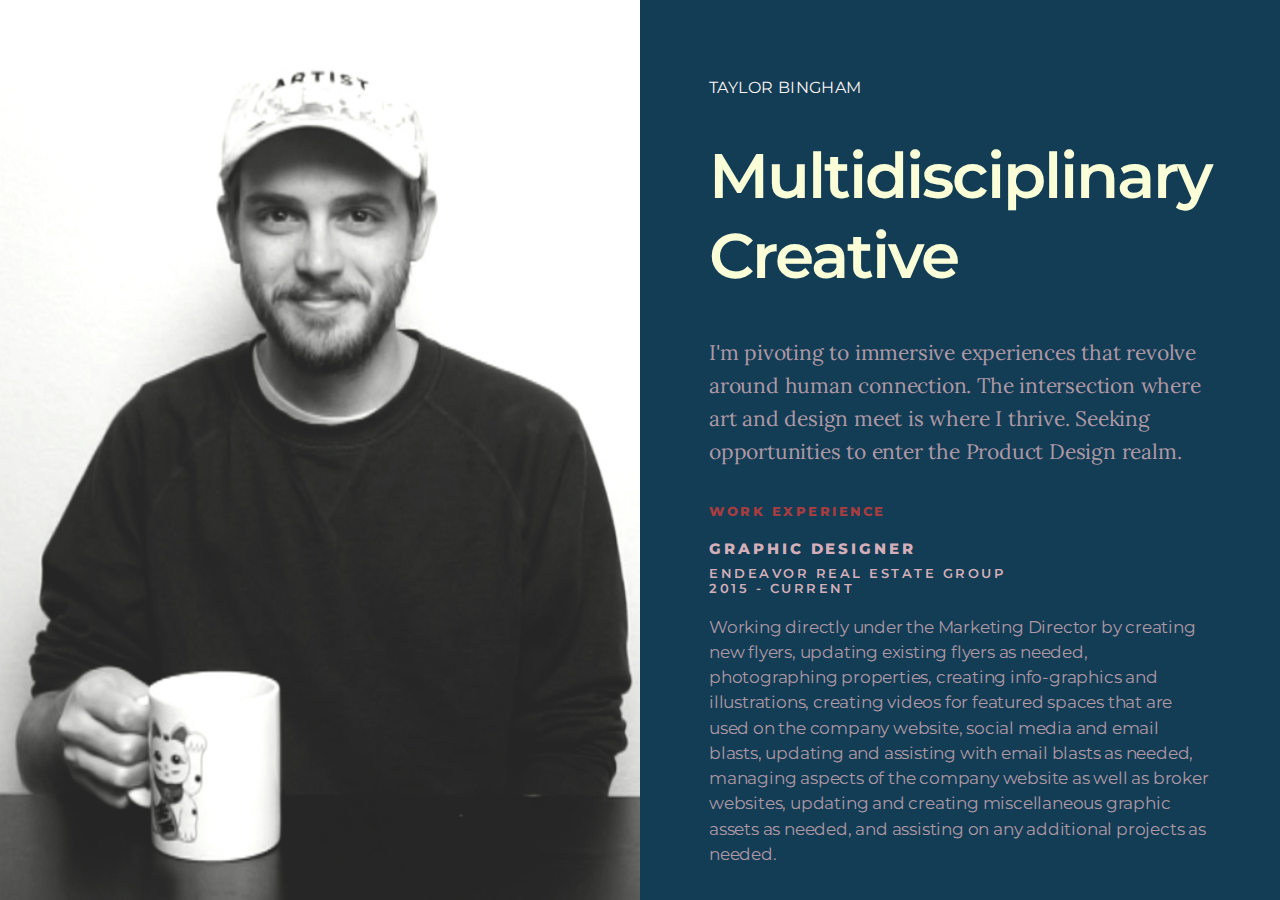
==== cv.html @ 16d297f3 "structure fix" ====
<!DOCTYPE html>
<html lang="en-US">

<head>

	<meta charset="UTF-8" />
	<meta http-equiv="X-UA-Compatible" content="IE=edge" />
	
	<!-- SEO -->
	<title>Taylor Bingham - Multidisciplinary Creative - CV</title>
	<meta name="description" content="Taylor Bingham is a Multidisciplinary Creative pivoting to immersive experiences that revolve around human connection. The intersection where art and design meet is where I thrive. Seeking opportunities to enter the Product Design realm." />
	<meta name="robots" content="index, follow" />
	<meta name="referrer" content="always" />

	<!-- Social & Open Graph -->
	<meta property="og:title" content="Taylor Bingham - Multidisciplinary Creative - CV" />
	<meta property="og:description" content="Taylor Bingham is a Multidisciplinary Creative pivoting to immersive experiences that revolve around human connection. The intersection where art and design meet is where I thrive. Seeking opportunities to enter the Product Design realm." />
	<meta property="og:image" content="https://taylorbingham.com/images/taylorbingham.jpg"> <!-- include your hosted image full URL -->
	<meta property="og:url" content="https://taylorbingham.com"">
	<meta property="og:site_name" content="Taylor Bingham">
	<meta property="og:see_also" content="https://taylorbingham.com">
	
	<!-- Twitter Meta Info -->
	<meta name="twitter:title" content="Taylor Bingham - Multidisciplinary Creative - CV">
	<meta name="twitter:description" content="Taylor Bingham is a Multidisciplinary Creative pivoting to immersive experiences that revolve around human connection. The intersection where art and design meet is where I thrive. Seeking opportunities to enter the Product Design realm." />
	<meta name="twitter:image" content="https://taylorbingham.com/images/taylorbingham.jpg" /> <!-- include your hosted image full URL -->
	<meta name="twitter:card" content="summary_large_image" />
	<meta name="twitter:site" content="@taylovision" />
	<meta name="twitter:creator" content="@taylovision" />


	<!-- Favicon -->
	<link rel="icon" type="image/png" href="../images/favicon.png" sizes="32x32">

	<!-- Styles -->
	<link rel='stylesheet' href='../assets/css/split.css?version=2.6' type='text/css' media='screen' />
	
	<meta name="viewport" content="width=device-width,initial-scale=1" />

</head>

<body id="fullsingle" class="page-template-page-fullsingle-split">

<div class="fs-split">

		<!-- Self-Hosted Video Side -->
	<div class="split-image split-video">
		<video class="video" muted autoplay loop src="videos/home.mp4"></video>	
	</div>

	<!-- Content Side -->
	<div class="split-content">

		<div class="split-content-vertically-center">
		
			<div class="split-intro">
				
				<h1>Taylor Bingham</h1>

				<span class="tagline">Multidisciplinary Creative</span>

			</div>

			<div class="split-bio">
				
				<p>I'm pivoting to immersive experiences that revolve around human connection. The intersection where art and design meet is where I thrive. Seeking opportunities to enter the Product Design realm.</p>
</div>

<div class="split-lists">
	<div class="split-list-full">
			<h3>Work Experience</h3>
			<h4>Graphic Designer</h4>
			<h5>Endeavor Real Estate Group<br>2015 - Current</h5>
			
			<p>Working directly under the Marketing Director by creating new flyers, updating existing flyers as needed, photographing properties, creating info-graphics and illustrations, creating videos for featured spaces that are used on the company website, social media and email blasts, updating and assisting with email blasts as needed, managing aspects of the company website as well as broker websites, updating and creating miscellaneous graphic assets as needed, and assisting on any additional projects as needed.</p>
			
			<h4>Marketing Intern</h4>
			<h5>Endeavor Real Estate Group<br>July 2015 - Dec 2015</h5>
			<p>Worked directly under the Marketing Director to aid in the development of marketing materials for the retail division. Periodically uploaded information to the website.</p>
			
			<h4>Wide Format Specialist</h4>
			<h5>Creative Approach<br>2014 - 2015</h5>
			<p>Developed relationships with clients interested in designs specifically created for wide format printing and production. Produced lasting products ranging from banner, vinyl and canvas prints, and installed all finalized vinyl applications.</p>
			
			<h4>Designer</h4>
			<h5>STEAM - Powerful Printing<br> 2013 - 2014</h5>
			<p>Developed relationships with clients interested in designs specifically created for wide format printing and production. Produced lasting products ranging from banner, vinyl and canvas prints, and installed all finalized vinyl applications.</p>
			
	</div>
			<div class="split-list-full">
			<h3>Education</h3>
			<h4>B.F.A in Graphic Design</h4>
			<h5 style="margin-bottom:3em;">Savannah College of Art & Design<br>2009 - 2013</h5>
			
			<h4>Minor in Photography</h4>
			<h5>Savannah College of Art & Design<br>2009 - 2013</h5>

			</div>
			
</div>
	<div class="split-back"><a href="http://taylorbingham.com">&lt; Back</a>
	</div>

			<div class="split-credit">

				<p>&copy;2018 <a href="#">Taylor Bingham</a></p>

			</div>		

		</div>

	</div>

</div>

</body>
</html>
---- assets/css/split.css ----
/* -- CSS Reset -- */
@import url("https://fonts.googleapis.com/css?family=Montserrat:400,600");
@import url("https://fonts.googleapis.com/css?family=Lora");
html, body, div, span, applet, object, iframe,
h1, h2, h3, h4, h5, h6, p, blockquote, pre,
a, abbr, acronym, address, big, cite, code,
del, dfn, em, img, ins, kbd, q, s, samp,
small, strike, strong, sub, sup, tt, var,
b, u, i, center,
dl, dt, dd, ol, ul, li,
fieldset, form, label, legend,
table, caption, tbody, tfoot, thead, tr, th, td,
article, aside, canvas, details, embed,
figure, figcaption, footer, header, hgroup,
menu, nav, output, ruby, section, summary,
time, mark, audio, video {
  margin: 0;
  padding: 0;
  border: 0;
  font-size: 100%;
  font: inherit;
  vertical-align: baseline; }

article, aside, details, figcaption, figure,
footer, header, hgroup, menu, nav, section {
  display: block; }

body {
  line-height: 1; }

ol, ul {
  list-style: none; }

blockquote, q {
  quotes: none; }

blockquote:before, blockquote:after,
q:before, q:after {
  content: '';
  content: none; }

table {
  border-collapse: collapse;
  border-spacing: 0; }

* {
  -webkit-font-smoothing: antialiased;
  -moz-osx-font-smoothing: grayscale;
  text-rendering: optimizeLegibility;
  -moz-font-feature-settings: "liga" on;
  margin: 0; }

img.alignright {
  float: right; }

img.alignleft {
  float: left; }

img.aligncenter {
  clear: both;
  display: block;
  margin-right: auto;
  margin-left: auto; }

body {
  background-color: rgb(19, 60, 85);
  border-style: none; }

body,
p,
a,
a:hover {
  color: rgb(19, 60, 85); }

a,
a:hover {
  text-decoration: none;
  border: none;
  border-style: none;
  box-shadow: none; }

/* -- Content -- */
@-webkit-keyframes fadein {
  from {
    opacity: 0; }
  to {
    opacity: 1; } }
@keyframes fadein {
  from {
    opacity: 0; }
  to {
    opacity: 1; } }

html {
  background-color: rgb(19, 60, 85); }

body.page-template-page-fullsingle-split {
  background-color: rgb(19, 60, 85);
  font-family: 'Montserrat', sans-serif;
  font-weight: 400;
  font-size: 21px;
  line-height: 33px;
  letter-spacing: -0.2px;
  color:rgb(212, 175, 185);
  -webkit-animation: fadein 2s;
          animation: fadein 2s; }
		  
  body.page-template-page-fullsingle-split p {
    color:rgb(212, 175, 185); 
	opacity: 0.8; }

.fs-split {
  width: 100vw;
  height: 100vh;
  display: -webkit-box;
  display: -ms-flexbox;
  display: flex; }
  @media (max-width: 800px) {
    .fs-split {
      height: auto;
      -ms-flex-wrap: wrap;
          flex-wrap: wrap; } }
		  
  .fs-split .split-image {
    width: 50%;
    height: 100vh;
    background-image: url("/images/background.jpg");
    background-position: center center;
    background-size: cover; }
    @media (max-width: 800px) {
      .fs-split .split-image {
        height: 80vh;
        width: 100%; } }
		
 .fs-split .split-image-article {
    width: 100%;
    height: auto;}
	
  .fs-split .split-content {
    width: 50%;
    min-height: 100vh;
    display: -webkit-box;
    display: -ms-flexbox;
    display: flex;
    -webkit-box-align: center;
        -ms-flex-align: center;
            align-items: center;
    -webkit-box-pack: center;
        -ms-flex-pack: center;
            justify-content: center;
    overflow: auto; }
    @media (max-width: 800px) {
      .fs-split .split-content {
        width: 100%;
        height: auto; } }
    .fs-split .split-content .split-content-vertically-center {
      padding: 80px;
      max-width: 100%;
      margin: auto; }
      @media (max-width: 1200px) {
        .fs-split .split-content .split-content-vertically-center {
          padding: 60px; } }
      @media (max-width: 800px) {
        .fs-split .split-content .split-content-vertically-center {
          padding: 40px; } }
	
		  .fs-split-none {
  max-width: 100vw;
  margin: 0 auto;
  display: -webkit-box;
  display: -ms-flexbox;
  display: flex; }
  @media (max-width: 800px) {
    .fs-split-none {
      height: auto;
      -ms-flex-wrap: wrap;
          flex-wrap: wrap; } }
		  
 .fs-split-none .split-image-article {
    width: 100%;
    height: auto;}
	
  .fs-split-none .split-content {
    width: 50%;
	 margin: 0 auto;
    min-height: 100vh;
    display: -webkit-box;
    display: -ms-flexbox;
    display: flex;
    -webkit-box-align: center;
        -ms-flex-align: center;
            align-items: center;
    -webkit-box-pack: center;
        -ms-flex-pack: center;
            justify-content: center;
    overflow: auto; }
    @media (max-width: 800px) {
      .fs-split-none .split-content {
        width: 100%;
        height: auto; } }
    .fs-split-none .split-content .split-content-vertically-center {
      padding: 80px;
      max-width: 100%;
      margin: auto; }
      @media (max-width: 1200px) {
        .fs-split-none .split-content .split-content-vertically-center {
          padding: 60px; } }
      @media (max-width: 800px) {
        .fs-split-none .split-content .split-content-vertically-center {
          padding: 40px; } }	
	
	
.split-intro {
  font-weight: 600;
  font-size: 3em;
  line-height: 80px;
  letter-spacing: -2px; }
  .split-intro h1 {
    font-weight: 400;
    text-transform: uppercase;
    font-size: 16px;
    line-height: 16px;
    margin-bottom: 40px;
    letter-spacing: 0.4px;
    color:#FBF5F3; }
.split-back {
	 width: 100%;
    display: inline-block;
    vertical-align: top;
	margin-bottom:5em;
	}
	.split-back a {
    color:rgb(212, 175, 185);
	font-weight: 400;
    text-transform: uppercase;
	font-size: .6em;
    line-height: 1.5em;
	letter-spacing:.2em;
    margin-bottom: 3em;
	opacity: 0.5;
    transition-duration: 0.5s;
     }
    .split-back a:hover {
      color:rgb(212, 175, 185);
     opacity: 0.8;
    transition-duration: 0.1s;
	}
  .split-intro .tagline {
    color: rgb(250, 255, 216); }
	@media (max-width: 1200px) {
	.split-intro {
    font-weight: 600;
    font-size: 2em;
    line-height: 1.3em;
    letter-spacing: -2px;
}
	}
@media (max-width: 800px) {
.split-intro {
    font-weight: 600;
    font-size: 1.5em;
    line-height: 1.5em;
    letter-spacing: -2px;
}
}

.split-bio {
  padding: 40px 0 40px 0;
  font-family: 'Lora', serif; }
  @media (max-width: 1200px) {
    .split-bio {
      padding: 30px 0; } }
  @media (max-width: 800px) {
    .split-bio {
      padding: 20px 0; } }
  .split-bio p {
    color: #848d96; }
  .split-bio a {
    color: #848d96;
    transition-duration: 0.5s;
    border-bottom: 1px dotted #848d96; }
    .split-bio a:hover {
      color: #CA486d;
      transition-duration: 0.1s;
      border-bottom: 1px dotted #CA486d; }

.split-lists .split-list {
  width: 30%;
  display: inline-block;
  vertical-align: top;
  margin-bottom: 40px;
   margin-right: 16px; }
    @media (max-width: 1200px) {
	.split-lists .split-list {
	width: 50%;
	}
	}
  @media (max-width: 500px) {
    .split-lists .split-list {
      width: 90%;
	  margin-right: 0px; } }
	  
.split-lists .split-list-full {
  width: 100%;
  display: inline-block;
  vertical-align: top;
  margin-bottom: 40px;
   margin-right: 16px; }
   
  .split-lists .split-list h3,  .split-lists .split-list-full h3 {
 font-weight: 800;
    text-transform: uppercase;
    font-size: 0.6em;
    line-height: .6em;
    margin-bottom: 2em;
    color: #A63D40;
    letter-spacing: .2em; }
  .split-lists .split-list ul li {
    font-size: 16px;
    line-height: 16px;
    margin-bottom: 12px; }
    .split-lists .split-list ul li a {
      color:rgb(212, 175, 185);
	  opacity: 0.5;
      transition-duration: 0.5s; }
      .split-lists .split-list ul li a:hover {
          color:rgb(212, 175, 185);
	  opacity: 0.8;
        transition-duration: 0.1s; }
  .split-lists .split-list-full h4 {
    font-weight: 800;
    text-transform: uppercase;
    font-size: .7em;
    line-height: 1.2em;
    margin-bottom: .5em;
    color:rgb(212, 175, 185);
    letter-spacing: .2em;}
	  .split-lists .split-list-full h5 {
font-weight: 600;
    text-transform: uppercase;
    font-size: .6em;
    line-height: 1.2em;
    margin-bottom: 1.5em;
    color:rgb(212, 175, 185);
    letter-spacing: .2em;}
	.split-lists .split-list-full p {
	font-size: .8em;
	 line-height: 1.5em;
	margin-bottom: 3em;
	}
.split-credit {
  opacity: 0.4; }
  .split-credit p {
    font-size: 12px;
    line-height: 14px; }
    .split-credit p a {
      color: rgb(212, 175, 185); }

.split-video {
  overflow: hidden;
  position: relative; }

.video-wrap {
  position: absolute;
  top: 50%;
  left: 50%;
  -webkit-transform: translate(-50%, -50%);
          transform: translate(-50%, -50%); }

.video-container {
  position: relative;
  overflow: hidden;
  height: 56.25vw;
  width: 100vw; }
  @media (max-aspect-ratio: 16 / 9) {
    .video-container {
      height: 100vh;
      width: 177.7777777778vh; } }

.video-container iframe,
.video-container object,
.video-container embed {
  position: absolute;
  top: 0;
  left: 0;
  width: 100%;
  height: 100%; }

video.video {
  -o-object-fit: cover;
     object-fit: cover;
  -o-object-position: 50% 50%;
     object-position: 50% 50%;
  width: 100%;
  height: 100%; }
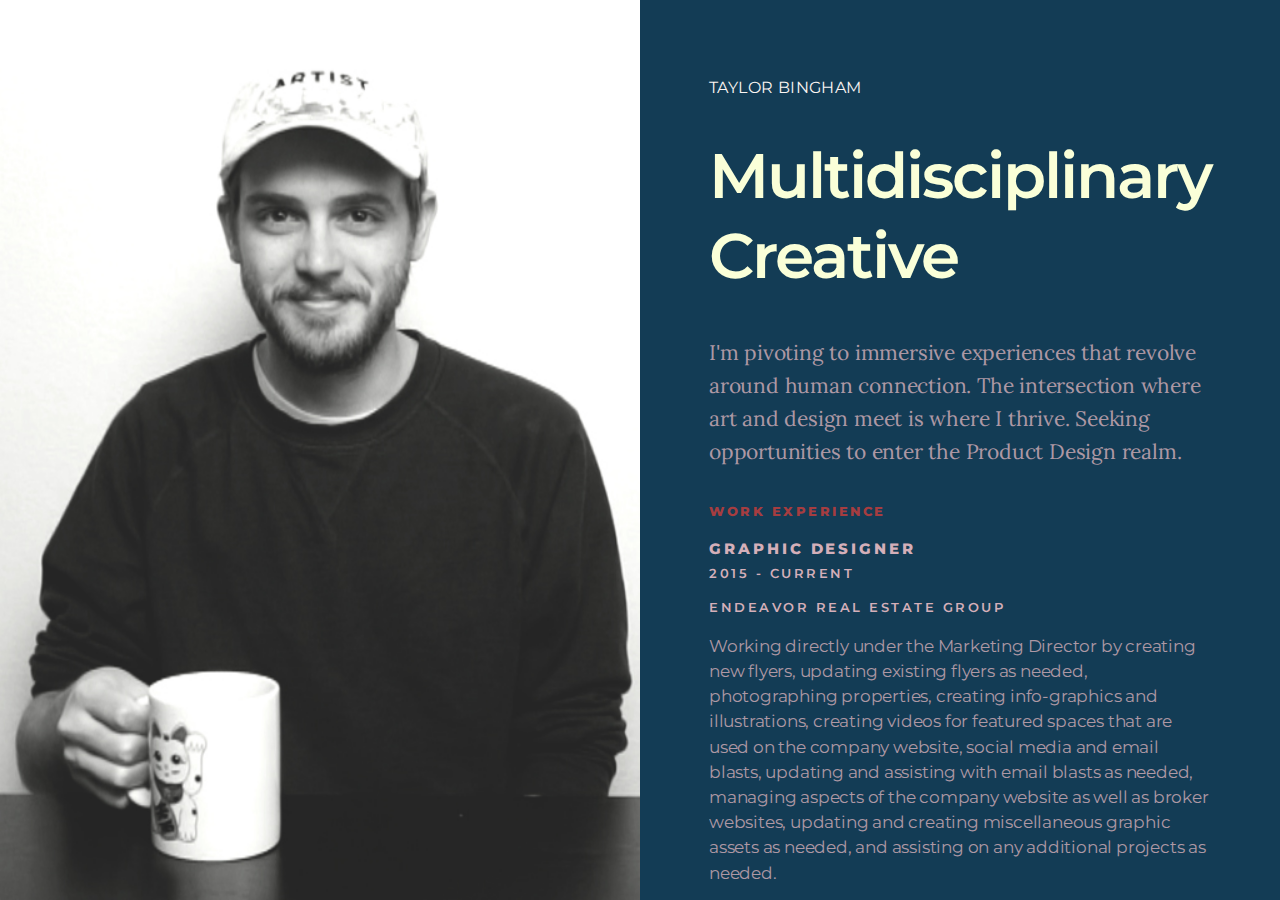
==== commit 4a1d8048: "structure fixes" ====
--- a/cv.html
+++ b/cv.html
@@ -70,30 +70,36 @@
 	<div class="split-list-full">
 			<h3>Work Experience</h3>
 			<h4>Graphic Designer</h4>
-			<h5>Endeavor Real Estate Group<br>2015 - Current</h5>
+			<h5>2015 - Current</h5>
+			<h5>Endeavor Real Estate Group</h5>
 			
 			<p>Working directly under the Marketing Director by creating new flyers, updating existing flyers as needed, photographing properties, creating info-graphics and illustrations, creating videos for featured spaces that are used on the company website, social media and email blasts, updating and assisting with email blasts as needed, managing aspects of the company website as well as broker websites, updating and creating miscellaneous graphic assets as needed, and assisting on any additional projects as needed.</p>
 			
 			<h4>Marketing Intern</h4>
-			<h5>Endeavor Real Estate Group<br>July 2015 - Dec 2015</h5>
+			<h5>July 2015 - Dec 2015</h5>
+			<h5>Endeavor Real Estate Group</h5>
 			<p>Worked directly under the Marketing Director to aid in the development of marketing materials for the retail division. Periodically uploaded information to the website.</p>
 			
 			<h4>Wide Format Specialist</h4>
-			<h5>Creative Approach<br>2014 - 2015</h5>
+			<h5>2014 - 2015</h5>
+			<h5>Creative Approach</h5>
 			<p>Developed relationships with clients interested in designs specifically created for wide format printing and production. Produced lasting products ranging from banner, vinyl and canvas prints, and installed all finalized vinyl applications.</p>
 			
 			<h4>Designer</h4>
-			<h5>STEAM - Powerful Printing<br> 2013 - 2014</h5>
+			<h5>2013 - 2014</h5>
+			<h5>STEAM - Powerful Printing</h5>
 			<p>Developed relationships with clients interested in designs specifically created for wide format printing and production. Produced lasting products ranging from banner, vinyl and canvas prints, and installed all finalized vinyl applications.</p>
 			
 	</div>
 			<div class="split-list-full">
 			<h3>Education</h3>
 			<h4>B.F.A in Graphic Design</h4>
-			<h5 style="margin-bottom:3em;">Savannah College of Art & Design<br>2009 - 2013</h5>
+			<h5>2009 - 2013</h5>
+			<h5 style="margin-bottom:3em;">Savannah College of Art & Design</h5>
 			
 			<h4>Minor in Photography</h4>
-			<h5>Savannah College of Art & Design<br>2009 - 2013</h5>
+			<h5>2009 - 2013</h5>
+			<h5>Savannah College of Art & Design</h5>
 
 			</div>
 			
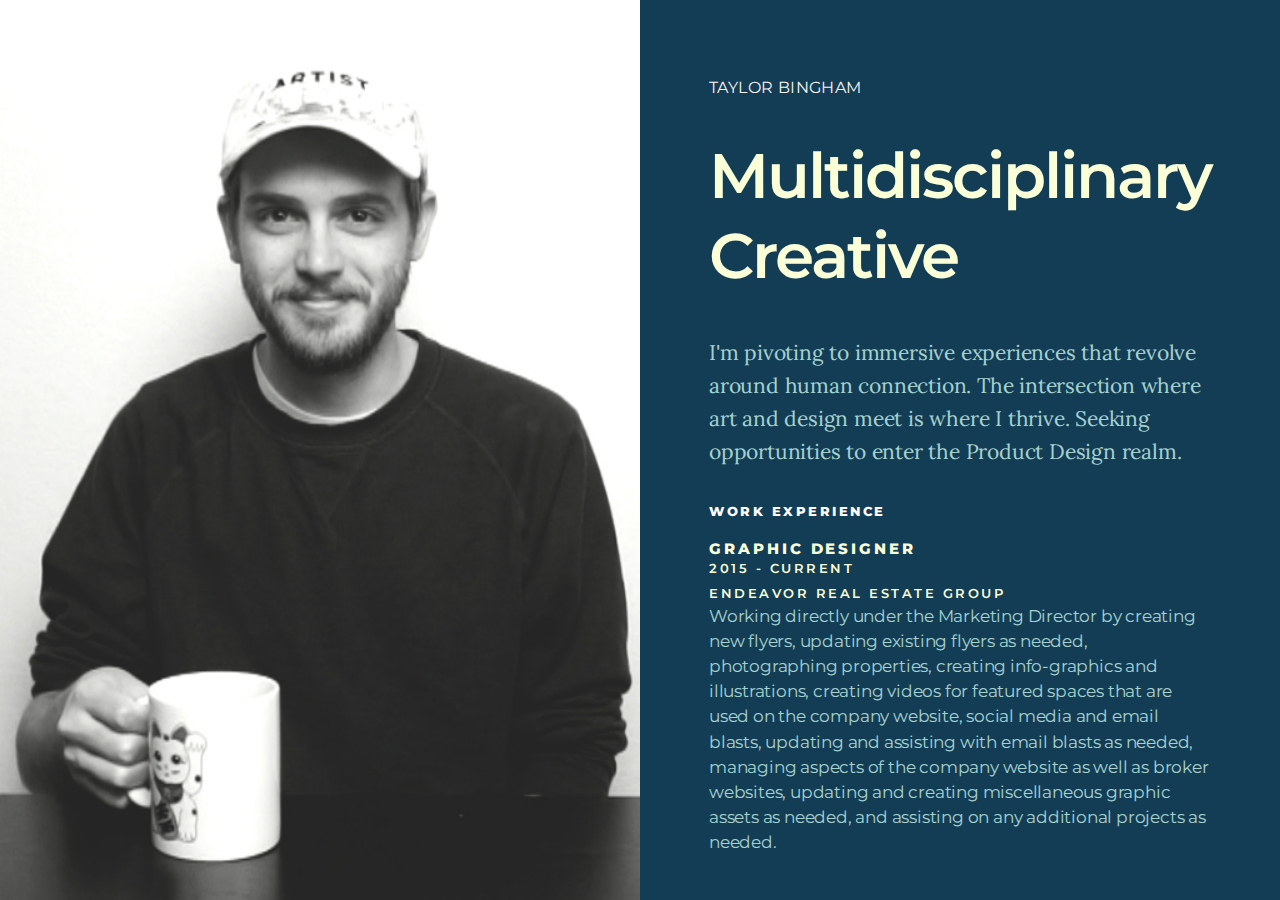
==== commit a1dcbf91: "Spacing" ====
--- a/cv.html
+++ b/cv.html
@@ -33,7 +33,7 @@
 	<link rel="icon" type="image/png" href="../images/favicon.png" sizes="32x32">
 
 	<!-- Styles -->
-	<link rel='stylesheet' href='../assets/css/split.css?version=2.6' type='text/css' media='screen' />
+	<link rel='stylesheet' href='../assets/css/split.css?version=2.7' type='text/css' media='screen' />
 	
 	<meta name="viewport" content="width=device-width,initial-scale=1" />
 
@@ -71,23 +71,23 @@
 			<h3>Work Experience</h3>
 			<h4>Graphic Designer</h4>
 			<h5>2015 - Current</h5>
-			<h5>Endeavor Real Estate Group</h5>
+			<h5 style="margin-bottom:.5em;">Endeavor Real Estate Group</h5>
 			
 			<p>Working directly under the Marketing Director by creating new flyers, updating existing flyers as needed, photographing properties, creating info-graphics and illustrations, creating videos for featured spaces that are used on the company website, social media and email blasts, updating and assisting with email blasts as needed, managing aspects of the company website as well as broker websites, updating and creating miscellaneous graphic assets as needed, and assisting on any additional projects as needed.</p>
 			
 			<h4>Marketing Intern</h4>
 			<h5>July 2015 - Dec 2015</h5>
-			<h5>Endeavor Real Estate Group</h5>
+			<h5 style="margin-bottom:.5em;">Endeavor Real Estate Group</h5>
 			<p>Worked directly under the Marketing Director to aid in the development of marketing materials for the retail division. Periodically uploaded information to the website.</p>
 			
 			<h4>Wide Format Specialist</h4>
 			<h5>2014 - 2015</h5>
-			<h5>Creative Approach</h5>
+			<h5 style="margin-bottom:.5em;">Creative Approach</h5>
 			<p>Developed relationships with clients interested in designs specifically created for wide format printing and production. Produced lasting products ranging from banner, vinyl and canvas prints, and installed all finalized vinyl applications.</p>
 			
 			<h4>Designer</h4>
 			<h5>2013 - 2014</h5>
-			<h5>STEAM - Powerful Printing</h5>
+			<h5 style="margin-bottom:.5em;">STEAM - Powerful Printing</h5>
 			<p>Developed relationships with clients interested in designs specifically created for wide format printing and production. Produced lasting products ranging from banner, vinyl and canvas prints, and installed all finalized vinyl applications.</p>
 			
 	</div>
--- a/assets/css/split.css
+++ b/assets/css/split.css
@@ -101,12 +101,12 @@
   font-size: 21px;
   line-height: 33px;
   letter-spacing: -0.2px;
-  color:rgb(212, 175, 185);
+  color:rgb(203, 247, 237);
   -webkit-animation: fadein 2s;
           animation: fadein 2s; }
 		  
   body.page-template-page-fullsingle-split p {
-    color:rgb(212, 175, 185); 
+    color:rgb(203, 247, 237); 
 	opacity: 0.8; }
 
 .fs-split {
@@ -230,18 +230,17 @@
 	margin-bottom:5em;
 	}
 	.split-back a {
-    color:rgb(212, 175, 185);
+    color:rgb(203, 247, 237);
 	font-weight: 400;
     text-transform: uppercase;
 	font-size: .6em;
     line-height: 1.5em;
 	letter-spacing:.2em;
     margin-bottom: 3em;
-	opacity: 0.5;
     transition-duration: 0.5s;
      }
     .split-back a:hover {
-      color:rgb(212, 175, 185);
+      color:rgb(203, 247, 237);
      opacity: 0.8;
     transition-duration: 0.1s;
 	}
@@ -313,18 +312,17 @@
     font-size: 0.6em;
     line-height: .6em;
     margin-bottom: 2em;
-    color: #A63D40;
+    color: rgb(255, 255, 255);
     letter-spacing: .2em; }
   .split-lists .split-list ul li {
     font-size: 16px;
     line-height: 16px;
     margin-bottom: 12px; }
     .split-lists .split-list ul li a {
-      color:rgb(212, 175, 185);
-	  opacity: 0.5;
+      color:rgb(203, 247, 237);
       transition-duration: 0.5s; }
       .split-lists .split-list ul li a:hover {
-          color:rgb(212, 175, 185);
+          color:rgb(203, 247, 237);
 	  opacity: 0.8;
         transition-duration: 0.1s; }
   .split-lists .split-list-full h4 {
@@ -333,15 +331,15 @@
     font-size: .7em;
     line-height: 1.2em;
     margin-bottom: .5em;
-    color:rgb(212, 175, 185);
+    color:rgb(250, 255, 216);
     letter-spacing: .2em;}
 	  .split-lists .split-list-full h5 {
 font-weight: 600;
     text-transform: uppercase;
     font-size: .6em;
-    line-height: 1.2em;
+    line-height: .5em;
     margin-bottom: 1.5em;
-    color:rgb(212, 175, 185);
+    color:rgb(250, 255, 216);
     letter-spacing: .2em;}
 	.split-lists .split-list-full p {
 	font-size: .8em;
@@ -354,7 +352,7 @@
     font-size: 12px;
     line-height: 14px; }
     .split-credit p a {
-      color: rgb(212, 175, 185); }
+      color: rgb(203, 247, 237); }
 
 .split-video {
   overflow: hidden;
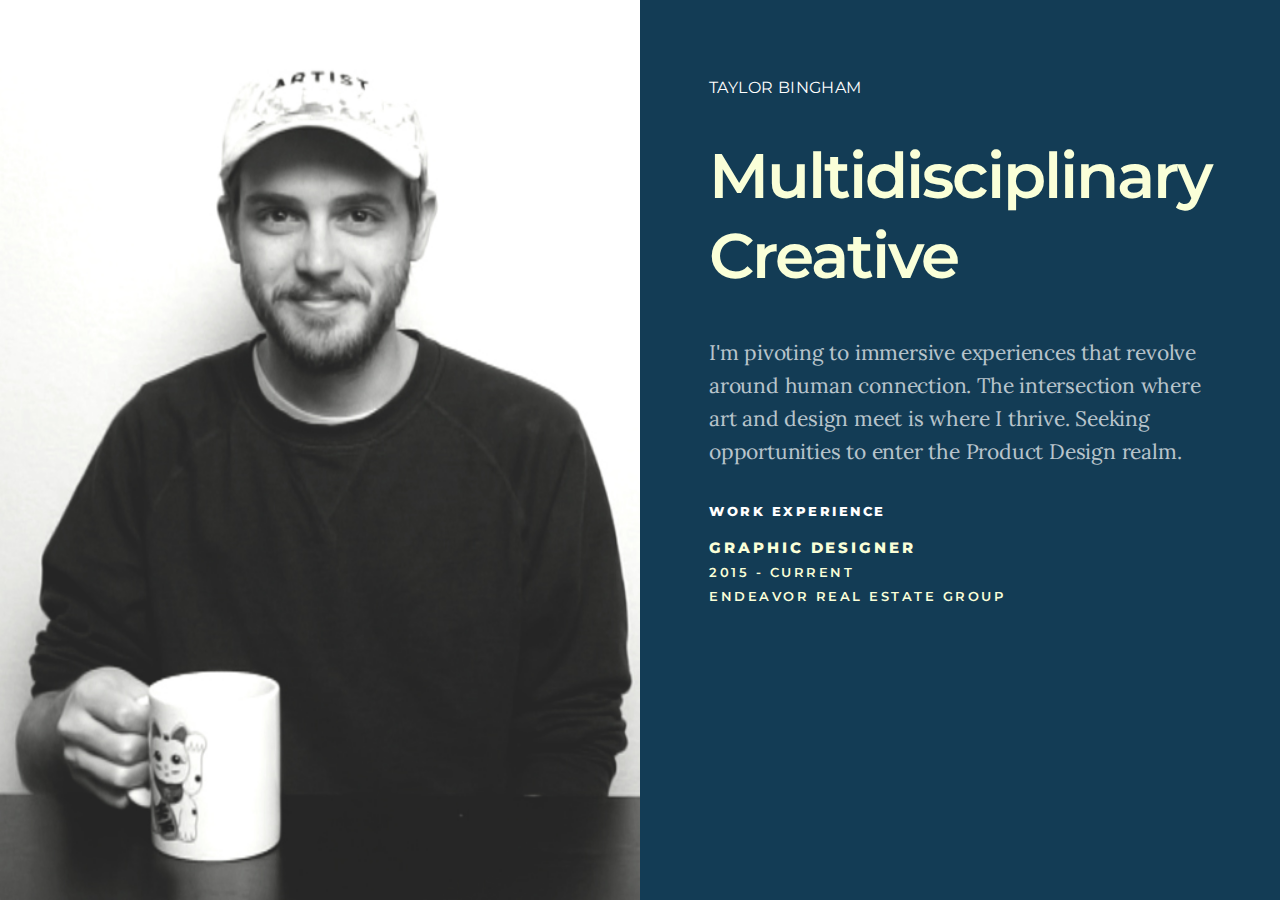
==== commit 8467a61c: "colors + versions" ====
--- a/cv.html
+++ b/cv.html
@@ -33,7 +33,7 @@
 	<link rel="icon" type="image/png" href="../images/favicon.png" sizes="32x32">
 
 	<!-- Styles -->
-	<link rel='stylesheet' href='../assets/css/split.css?version=2.7' type='text/css' media='screen' />
+	<link rel='stylesheet' href='../assets/css/split.css?version=3.0' type='text/css' media='screen' />
 	
 	<meta name="viewport" content="width=device-width,initial-scale=1" />
 
@@ -71,23 +71,23 @@
 			<h3>Work Experience</h3>
 			<h4>Graphic Designer</h4>
 			<h5>2015 - Current</h5>
-			<h5 style="margin-bottom:.5em;">Endeavor Real Estate Group</h5>
+			<h5 style="margin-bottom:1.5em;">Endeavor Real Estate Group</h5>
 			
 			<p>Working directly under the Marketing Director by creating new flyers, updating existing flyers as needed, photographing properties, creating info-graphics and illustrations, creating videos for featured spaces that are used on the company website, social media and email blasts, updating and assisting with email blasts as needed, managing aspects of the company website as well as broker websites, updating and creating miscellaneous graphic assets as needed, and assisting on any additional projects as needed.</p>
 			
 			<h4>Marketing Intern</h4>
 			<h5>July 2015 - Dec 2015</h5>
-			<h5 style="margin-bottom:.5em;">Endeavor Real Estate Group</h5>
+			<h5 style="margin-bottom:1.5em;">Endeavor Real Estate Group</h5>
 			<p>Worked directly under the Marketing Director to aid in the development of marketing materials for the retail division. Periodically uploaded information to the website.</p>
 			
 			<h4>Wide Format Specialist</h4>
 			<h5>2014 - 2015</h5>
-			<h5 style="margin-bottom:.5em;">Creative Approach</h5>
+			<h5 style="margin-bottom:1.5em;">Creative Approach</h5>
 			<p>Developed relationships with clients interested in designs specifically created for wide format printing and production. Produced lasting products ranging from banner, vinyl and canvas prints, and installed all finalized vinyl applications.</p>
 			
 			<h4>Designer</h4>
 			<h5>2013 - 2014</h5>
-			<h5 style="margin-bottom:.5em;">STEAM - Powerful Printing</h5>
+			<h5 style="margin-bottom:1.5em;">STEAM - Powerful Printing</h5>
 			<p>Developed relationships with clients interested in designs specifically created for wide format printing and production. Produced lasting products ranging from banner, vinyl and canvas prints, and installed all finalized vinyl applications.</p>
 			
 	</div>
--- a/assets/css/split.css
+++ b/assets/css/split.css
@@ -104,10 +104,11 @@
   color:rgb(203, 247, 237);
   -webkit-animation: fadein 2s;
           animation: fadein 2s; }
-		  
-  body.page-template-page-fullsingle-split p {
-    color:rgb(203, 247, 237); 
-	opacity: 0.8; }
+
+body.page-template-page-fullsingle-split p {
+    /* color: rgb(203, 247, 237); */
+    opacity: 0.7;
+}
 
 .fs-split {
   width: 100vw;
@@ -222,7 +223,7 @@
     line-height: 16px;
     margin-bottom: 40px;
     letter-spacing: 0.4px;
-    color:#FBF5F3; }
+    color:rgb(255,255,255); }
 .split-back {
 	 width: 100%;
     display: inline-block;
@@ -273,15 +274,15 @@
     .split-bio {
       padding: 20px 0; } }
   .split-bio p {
-    color: #848d96; }
+    color:rgb(255,255,255); }
   .split-bio a {
-    color: #848d96;
+    color:  rgb(250, 255, 216);
     transition-duration: 0.5s;
-    border-bottom: 1px dotted #848d96; }
+    border-bottom: 1px dotted  rgb(250, 255, 216); }
     .split-bio a:hover {
-      color: #CA486d;
+      color: rgb(212, 175, 185);
       transition-duration: 0.1s;
-      border-bottom: 1px dotted #CA486d; }
+      border-bottom: 1px dotted  rgb(250, 255, 216); }
 
 .split-lists .split-list {
   width: 30%;
@@ -329,8 +330,8 @@
     font-weight: 800;
     text-transform: uppercase;
     font-size: .7em;
-    line-height: 1.2em;
-    margin-bottom: .5em;
+    line-height: 1em;
+    margin-bottom: 1em;
     color:rgb(250, 255, 216);
     letter-spacing: .2em;}
 	  .split-lists .split-list-full h5 {
@@ -338,7 +339,7 @@
     text-transform: uppercase;
     font-size: .6em;
     line-height: .5em;
-    margin-bottom: 1.5em;
+	 margin-bottom: 1.4em;
     color:rgb(250, 255, 216);
     letter-spacing: .2em;}
 	.split-lists .split-list-full p {
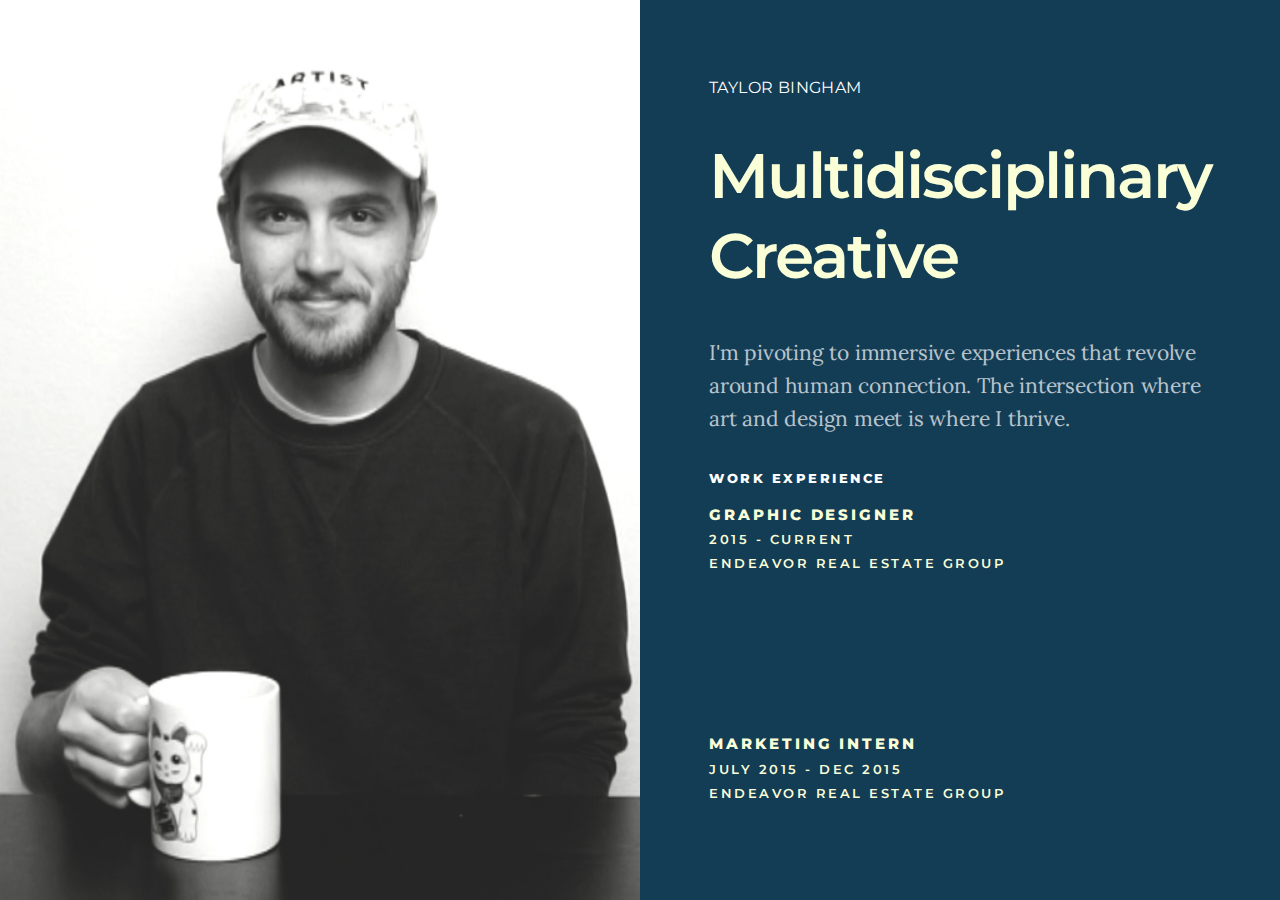
==== commit 98a6536f: "mino updates" ====
--- a/cv.html
+++ b/cv.html
@@ -8,13 +8,13 @@
 	
 	<!-- SEO -->
 	<title>Taylor Bingham - Multidisciplinary Creative - CV</title>
-	<meta name="description" content="Taylor Bingham is a Multidisciplinary Creative pivoting to immersive experiences that revolve around human connection. The intersection where art and design meet is where I thrive. Seeking opportunities to enter the Product Design realm." />
+	<meta name="description" content="Taylor Bingham is a Multidisciplinary Creative pivoting to immersive experiences that revolve around human connection. The intersection where art and design meet is where I thrive." />
 	<meta name="robots" content="index, follow" />
 	<meta name="referrer" content="always" />
 
 	<!-- Social & Open Graph -->
 	<meta property="og:title" content="Taylor Bingham - Multidisciplinary Creative - CV" />
-	<meta property="og:description" content="Taylor Bingham is a Multidisciplinary Creative pivoting to immersive experiences that revolve around human connection. The intersection where art and design meet is where I thrive. Seeking opportunities to enter the Product Design realm." />
+	<meta property="og:description" content="Taylor Bingham is a Multidisciplinary Creative pivoting to immersive experiences that revolve around human connection. The intersection where art and design meet is where I thrive." />
 	<meta property="og:image" content="https://taylorbingham.com/images/taylorbingham.jpg"> <!-- include your hosted image full URL -->
 	<meta property="og:url" content="https://taylorbingham.com"">
 	<meta property="og:site_name" content="Taylor Bingham">
@@ -22,7 +22,7 @@
 	
 	<!-- Twitter Meta Info -->
 	<meta name="twitter:title" content="Taylor Bingham - Multidisciplinary Creative - CV">
-	<meta name="twitter:description" content="Taylor Bingham is a Multidisciplinary Creative pivoting to immersive experiences that revolve around human connection. The intersection where art and design meet is where I thrive. Seeking opportunities to enter the Product Design realm." />
+	<meta name="twitter:description" content="Taylor Bingham is a Multidisciplinary Creative pivoting to immersive experiences that revolve around human connection. The intersection where art and design meet is where I thrive." />
 	<meta name="twitter:image" content="https://taylorbingham.com/images/taylorbingham.jpg" /> <!-- include your hosted image full URL -->
 	<meta name="twitter:card" content="summary_large_image" />
 	<meta name="twitter:site" content="@taylovision" />
@@ -33,7 +33,7 @@
 	<link rel="icon" type="image/png" href="../images/favicon.png" sizes="32x32">
 
 	<!-- Styles -->
-	<link rel='stylesheet' href='../assets/css/split.css?version=3.0' type='text/css' media='screen' />
+	<link rel='stylesheet' href='../assets/css/split.css?version=3.1' type='text/css' media='screen' />
 	
 	<meta name="viewport" content="width=device-width,initial-scale=1" />
 
@@ -63,7 +63,7 @@
 
 			<div class="split-bio">
 				
-				<p>I'm pivoting to immersive experiences that revolve around human connection. The intersection where art and design meet is where I thrive. Seeking opportunities to enter the Product Design realm.</p>
+				<p>I'm pivoting to immersive experiences that revolve around human connection. The intersection where art and design meet is where I thrive.</p>
 </div>
 
 <div class="split-lists">
@@ -72,23 +72,22 @@
 			<h4>Graphic Designer</h4>
 			<h5>2015 - Current</h5>
 			<h5 style="margin-bottom:1.5em;">Endeavor Real Estate Group</h5>
-			
-			<p>Working directly under the Marketing Director by creating new flyers, updating existing flyers as needed, photographing properties, creating info-graphics and illustrations, creating videos for featured spaces that are used on the company website, social media and email blasts, updating and assisting with email blasts as needed, managing aspects of the company website as well as broker websites, updating and creating miscellaneous graphic assets as needed, and assisting on any additional projects as needed.</p>
+			<p>Developed processes to keep our team better organized by implementing a project management system to track our departments time allocation. Continue to iterate on our pipeline to deliver higher quality work on shorter deadlines.</p>
 			
 			<h4>Marketing Intern</h4>
 			<h5>July 2015 - Dec 2015</h5>
 			<h5 style="margin-bottom:1.5em;">Endeavor Real Estate Group</h5>
-			<p>Worked directly under the Marketing Director to aid in the development of marketing materials for the retail division. Periodically uploaded information to the website.</p>
+			<p>Restructured the process for taking in change orders to alleviate pain points in our pipeline.</p>
 			
 			<h4>Wide Format Specialist</h4>
 			<h5>2014 - 2015</h5>
 			<h5 style="margin-bottom:1.5em;">Creative Approach</h5>
-			<p>Developed relationships with clients interested in designs specifically created for wide format printing and production. Produced lasting products ranging from banner, vinyl and canvas prints, and installed all finalized vinyl applications.</p>
+			<p>Strengthened relationships with clients by managing solutions for their jobs from start to finish.</p>
 			
 			<h4>Designer</h4>
 			<h5>2013 - 2014</h5>
 			<h5 style="margin-bottom:1.5em;">STEAM - Powerful Printing</h5>
-			<p>Developed relationships with clients interested in designs specifically created for wide format printing and production. Produced lasting products ranging from banner, vinyl and canvas prints, and installed all finalized vinyl applications.</p>
+			<p>Streamlined the product life-cycle from start to finish by developing an organizational system for incoming jobs.</p>
 			
 	</div>
 			<div class="split-list-full">
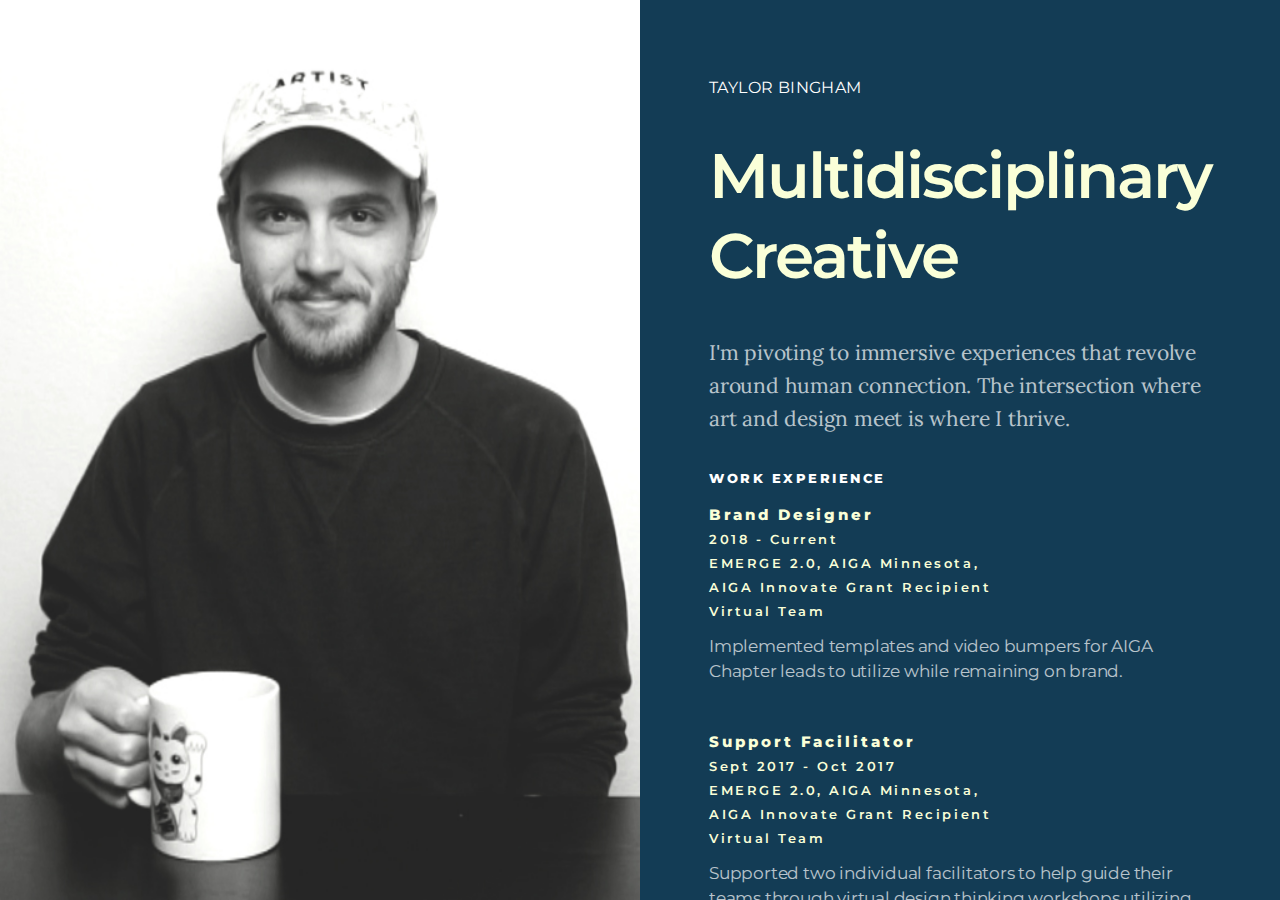
==== commit ab38a276: "cv update" ====
--- a/cv.html
+++ b/cv.html
@@ -69,37 +69,84 @@
 <div class="split-lists">
 	<div class="split-list-full">
 			<h3>Work Experience</h3>
+			<h4>Brand Designer</h4>
+			<h5>2018 - Current</h5>
+			<h5>EMERGE 2.0, AIGA Minnesota,</h5>
+			<h5>AIGA Innovate Grant Recipient</h5>
+			<h5 style="margin-bottom:1.5em;">Virtual Team</h5>
+			<p>Implemented templates and video bumpers for AIGA Chapter leads to utilize while remaining on brand.</p>
+			
+			<h4>Support Facilitator</h4>
+			<h5>Sept 2017 - Oct 2017</h5>
+			<h5>EMERGE 2.0, AIGA Minnesota,</h5>
+			<h5>AIGA Innovate Grant Recipient</h5>
+			<h5 style="margin-bottom:1.5em;">Virtual Team</h5>
+			<p>Supported two individual facilitators to help guide their teams through virtual design thinking workshops utilizing Zoom, Slack and Mural.</p>			
+			
+			<h4>Consultant & Installer</h4>
+			<h5>2017 & 2018</h5>
+			<h5>Creative Approach,</h5>
+			<h5>Atlanta Chamber of Commerce</h5>
+			<h5 style="margin-bottom:1.5em;">Austin, TX</h5>
+			<p>Coordinated installation details with teams that implement the Choose ATL House at the South by Southwest Conference.</p>	
+						
 			<h4>Graphic Designer</h4>
 			<h5>2015 - Current</h5>
-			<h5 style="margin-bottom:1.5em;">Endeavor Real Estate Group</h5>
+			<h5>Endeavor Real Estate Group</h5>
+			<h5 style="margin-bottom:1.5em;">Austin, TX</h5>
 			<p>Developed processes to keep our team better organized by implementing a project management system to track our departments time allocation. Continue to iterate on our pipeline to deliver higher quality work on shorter deadlines.</p>
 			
 			<h4>Marketing Intern</h4>
 			<h5>July 2015 - Dec 2015</h5>
-			<h5 style="margin-bottom:1.5em;">Endeavor Real Estate Group</h5>
-			<p>Restructured the process for taking in change orders to alleviate pain points in our pipeline.</p>
+			<h5>Endeavor Real Estate Group</h5>
+			<h5 style="margin-bottom:1.5em;">Austin, TX</h5>
+			<p>Restructured the process for project requests to alleviate pain points in our pipeline.</p>
 			
 			<h4>Wide Format Specialist</h4>
 			<h5>2014 - 2015</h5>
-			<h5 style="margin-bottom:1.5em;">Creative Approach</h5>
-			<p>Strengthened relationships with clients by managing solutions for their jobs from start to finish.</p>
+			<h5>Creative Approach</h5>
+			<h5 style="margin-bottom:1.5em;">Savannah, GA</h5>
+			<p>Strengthened relationships with clients by developing and coordinating solutions for their projects from start to finish.</p>
 			
 			<h4>Designer</h4>
 			<h5>2013 - 2014</h5>
-			<h5 style="margin-bottom:1.5em;">STEAM - Powerful Printing</h5>
-			<p>Streamlined the product life-cycle from start to finish by developing an organizational system for incoming jobs.</p>
+			<h5>STEAM - Powerful Printing</h5>
+			<h5 style="margin-bottom:1.5em;">Savannah, GA</h5>
+			<p>Streamlined the product life-cycle from start to finish by developing an organizational system for incoming projects.</p>
 			
 	</div>
+	
+	<div class="split-list-full">
+			<h3>Community</h3>
+			<h4>Co-Founder</h4>
+			<h5>2018 - Current</h5>
+			<h5>Medium Small</h5>
+			<h5 style="margin-bottom:3em;">Austin, TX</h5>
+			<p>Coordinating and managing a recurring group exhibition with a focus on artist networking.</p>
+			
+			<h4>Volunteer Director</h4>
+			<h5>2017 - Current</h5>
+			<h5>AIGA Austin</h5>
+			<h5 style="margin-bottom:3em;">Austin, TX</h5>
+			<p>Coordinating volunteer efforts for AIGA Austin’s programming.</p>
+			</div>
+			
 			<div class="split-list-full">
 			<h3>Education</h3>
+			<h4>AIGA + IBM F.ACT Summit</h4>
+			<h5>April 2017</h5>
+			<h5 style="margin-bottom:3em;">IBM Design Studios</h5>
+			<p>Facilitation and Design Thinking training.</p>
+			
 			<h4>B.F.A in Graphic Design</h4>
 			<h5>2009 - 2013</h5>
 			<h5 style="margin-bottom:3em;">Savannah College of Art & Design</h5>
+			<p>Focused on branding and printmaking.</p>
 			
 			<h4>Minor in Photography</h4>
 			<h5>2009 - 2013</h5>
-			<h5>Savannah College of Art & Design</h5>
-
+			<h5 style="margin-bottom:3em;">Savannah College of Art & Design</h5>
+			<p>Focused on darkroom techniques and documentary photography.</p>
 			</div>
 			
 </div>
--- a/assets/css/split.css
+++ b/assets/css/split.css
@@ -106,7 +106,7 @@
           animation: fadein 2s; }
 
 body.page-template-page-fullsingle-split p {
-    /* color: rgb(203, 247, 237); */
+    color: rgb(255, 255, 255);
     opacity: 0.7;
 }
 
@@ -308,7 +308,7 @@
    margin-right: 16px; }
    
   .split-lists .split-list h3,  .split-lists .split-list-full h3 {
- font-weight: 800;
+ 	font-weight: 800;
     text-transform: uppercase;
     font-size: 0.6em;
     line-height: .6em;
@@ -328,7 +328,6 @@
         transition-duration: 0.1s; }
   .split-lists .split-list-full h4 {
     font-weight: 800;
-    text-transform: uppercase;
     font-size: .7em;
     line-height: 1em;
     margin-bottom: 1em;
@@ -336,7 +335,6 @@
     letter-spacing: .2em;}
 	  .split-lists .split-list-full h5 {
 font-weight: 600;
-    text-transform: uppercase;
     font-size: .6em;
     line-height: .5em;
 	 margin-bottom: 1.4em;
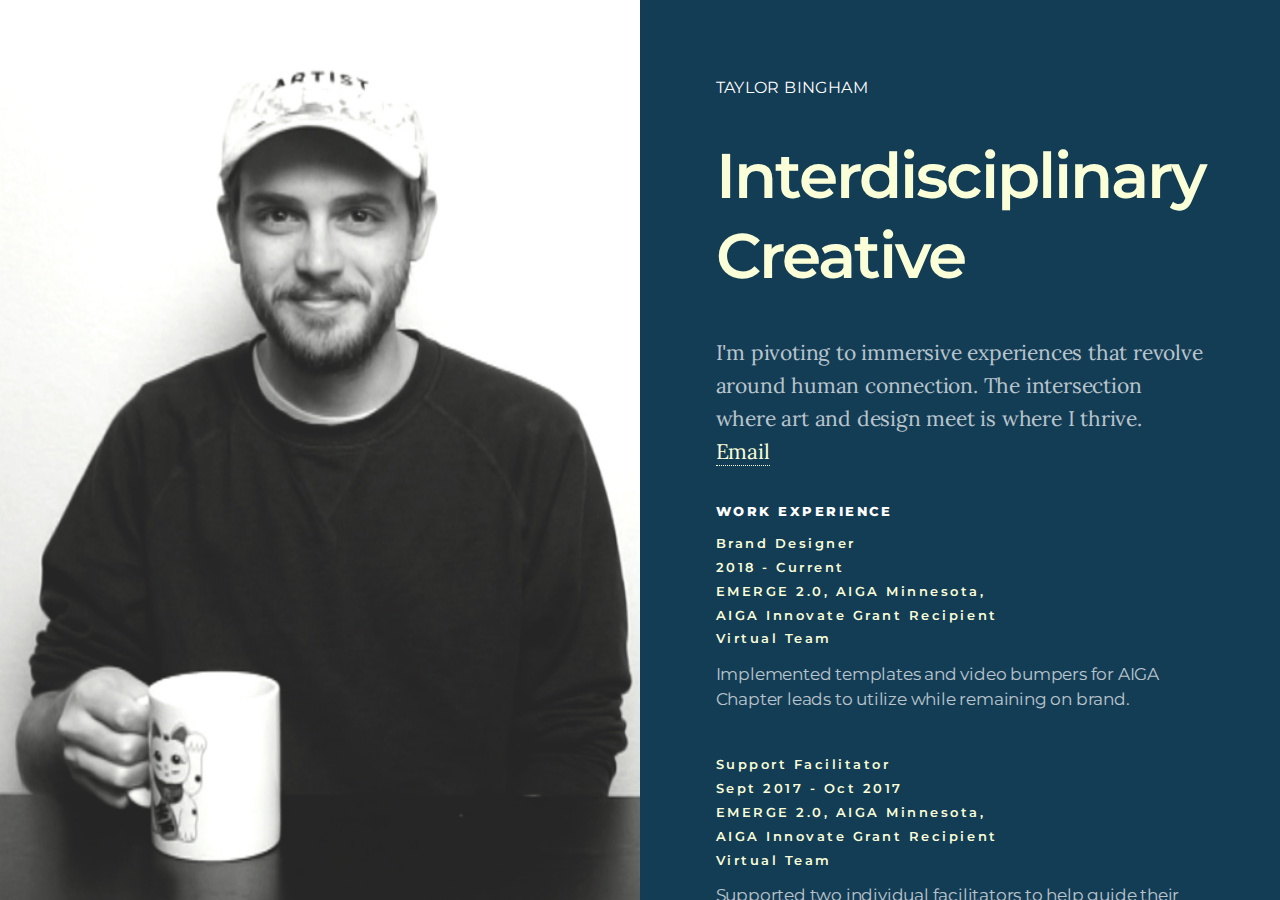
==== commit 0bea37ca: "title change" ====
--- a/cv.html
+++ b/cv.html
@@ -7,22 +7,22 @@
 	<meta http-equiv="X-UA-Compatible" content="IE=edge" />
 	
 	<!-- SEO -->
-	<title>Taylor Bingham - Multidisciplinary Creative - CV</title>
-	<meta name="description" content="Taylor Bingham is a Multidisciplinary Creative pivoting to immersive experiences that revolve around human connection. The intersection where art and design meet is where I thrive." />
+	<title>Taylor Bingham - Interdisciplinary Creative - CV</title>
+	<meta name="description" content="Taylor Bingham is a Interdisciplinary Creative pivoting to immersive experiences that revolve around human connection. The intersection where art and design meet is where I thrive." />
 	<meta name="robots" content="index, follow" />
 	<meta name="referrer" content="always" />
 
 	<!-- Social & Open Graph -->
-	<meta property="og:title" content="Taylor Bingham - Multidisciplinary Creative - CV" />
-	<meta property="og:description" content="Taylor Bingham is a Multidisciplinary Creative pivoting to immersive experiences that revolve around human connection. The intersection where art and design meet is where I thrive." />
+	<meta property="og:title" content="Taylor Bingham - Interdisciplinary Creative - CV" />
+	<meta property="og:description" content="Taylor Bingham is a Interdisciplinary Creative pivoting to immersive experiences that revolve around human connection. The intersection where art and design meet is where I thrive." />
 	<meta property="og:image" content="https://taylorbingham.com/images/taylorbingham.jpg"> <!-- include your hosted image full URL -->
 	<meta property="og:url" content="https://taylorbingham.com"">
 	<meta property="og:site_name" content="Taylor Bingham">
 	<meta property="og:see_also" content="https://taylorbingham.com">
 	
 	<!-- Twitter Meta Info -->
-	<meta name="twitter:title" content="Taylor Bingham - Multidisciplinary Creative - CV">
-	<meta name="twitter:description" content="Taylor Bingham is a Multidisciplinary Creative pivoting to immersive experiences that revolve around human connection. The intersection where art and design meet is where I thrive." />
+	<meta name="twitter:title" content="Taylor Bingham - Interdisciplinary Creative - CV">
+	<meta name="twitter:description" content="Taylor Bingham is a Interdisciplinary Creative pivoting to immersive experiences that revolve around human connection. The intersection where art and design meet is where I thrive." />
 	<meta name="twitter:image" content="https://taylorbingham.com/images/taylorbingham.jpg" /> <!-- include your hosted image full URL -->
 	<meta name="twitter:card" content="summary_large_image" />
 	<meta name="twitter:site" content="@taylovision" />
@@ -57,58 +57,59 @@
 				
 				<h1>Taylor Bingham</h1>
 
-				<span class="tagline">Multidisciplinary Creative</span>
+				<span class="tagline">Interdisciplinary Creative</span>
 
 			</div>
 
 			<div class="split-bio">
 				
 				<p>I'm pivoting to immersive experiences that revolve around human connection. The intersection where art and design meet is where I thrive.</p>
+				<h5><a href="mailto:info@taylorbingham.com?Subject=Let's%20Collaborate" target="_blank">Email</a></h5>
 </div>
 
 <div class="split-lists">
 	<div class="split-list-full">
 			<h3>Work Experience</h3>
-			<h4>Brand Designer</h4>
+			<h5>Brand Designer</h5>
 			<h5>2018 - Current</h5>
 			<h5>EMERGE 2.0, AIGA Minnesota,</h5>
 			<h5>AIGA Innovate Grant Recipient</h5>
 			<h5 style="margin-bottom:1.5em;">Virtual Team</h5>
 			<p>Implemented templates and video bumpers for AIGA Chapter leads to utilize while remaining on brand.</p>
 			
-			<h4>Support Facilitator</h4>
+			<h5>Support Facilitator</h5>
 			<h5>Sept 2017 - Oct 2017</h5>
 			<h5>EMERGE 2.0, AIGA Minnesota,</h5>
 			<h5>AIGA Innovate Grant Recipient</h5>
 			<h5 style="margin-bottom:1.5em;">Virtual Team</h5>
 			<p>Supported two individual facilitators to help guide their teams through virtual design thinking workshops utilizing Zoom, Slack and Mural.</p>			
 			
-			<h4>Consultant & Installer</h4>
+			<h5>Consultant & Installer</h5>
 			<h5>2017 & 2018</h5>
 			<h5>Creative Approach,</h5>
 			<h5>Atlanta Chamber of Commerce</h5>
 			<h5 style="margin-bottom:1.5em;">Austin, TX</h5>
 			<p>Coordinated installation details with teams that implement the Choose ATL House at the South by Southwest Conference.</p>	
 						
-			<h4>Graphic Designer</h4>
+			<h5>Graphic Designer</h5>
 			<h5>2015 - Current</h5>
 			<h5>Endeavor Real Estate Group</h5>
 			<h5 style="margin-bottom:1.5em;">Austin, TX</h5>
 			<p>Developed processes to keep our team better organized by implementing a project management system to track our departments time allocation. Continue to iterate on our pipeline to deliver higher quality work on shorter deadlines.</p>
 			
-			<h4>Marketing Intern</h4>
+			<h5>Marketing Intern</h5>
 			<h5>July 2015 - Dec 2015</h5>
 			<h5>Endeavor Real Estate Group</h5>
 			<h5 style="margin-bottom:1.5em;">Austin, TX</h5>
 			<p>Restructured the process for project requests to alleviate pain points in our pipeline.</p>
 			
-			<h4>Wide Format Specialist</h4>
+			<h5>Wide Format Specialist</h5>
 			<h5>2014 - 2015</h5>
 			<h5>Creative Approach</h5>
 			<h5 style="margin-bottom:1.5em;">Savannah, GA</h5>
 			<p>Strengthened relationships with clients by developing and coordinating solutions for their projects from start to finish.</p>
 			
-			<h4>Designer</h4>
+			<h5>Designer</h5>
 			<h5>2013 - 2014</h5>
 			<h5>STEAM - Powerful Printing</h5>
 			<h5 style="margin-bottom:1.5em;">Savannah, GA</h5>
@@ -118,34 +119,34 @@
 	
 	<div class="split-list-full">
 			<h3>Community</h3>
-			<h4>Co-Founder</h4>
+			<h5>Co-Founder</h5>
 			<h5>2018 - Current</h5>
 			<h5>Medium Small</h5>
-			<h5 style="margin-bottom:3em;">Austin, TX</h5>
+			<h5 style="margin-bottom:1.5em;">Austin, TX</h5>
 			<p>Coordinating and managing a recurring group exhibition with a focus on artist networking.</p>
 			
-			<h4>Volunteer Director</h4>
+			<h5>Volunteer Director</h5>
 			<h5>2017 - Current</h5>
 			<h5>AIGA Austin</h5>
-			<h5 style="margin-bottom:3em;">Austin, TX</h5>
+			<h5 style="margin-bottom:1.5em;">Austin, TX</h5>
 			<p>Coordinating volunteer efforts for AIGA Austin’s programming.</p>
 			</div>
 			
 			<div class="split-list-full">
 			<h3>Education</h3>
-			<h4>AIGA + IBM F.ACT Summit</h4>
+			<h5>AIGA + IBM F.ACT Summit</h5>
 			<h5>April 2017</h5>
-			<h5 style="margin-bottom:3em;">IBM Design Studios</h5>
+			<h5 style="margin-bottom:1.5em;">IBM Design Studios</h5>
 			<p>Facilitation and Design Thinking training.</p>
 			
-			<h4>B.F.A in Graphic Design</h4>
+			<h5>B.F.A in Graphic Design</h5>
 			<h5>2009 - 2013</h5>
-			<h5 style="margin-bottom:3em;">Savannah College of Art & Design</h5>
+			<h5 style="margin-bottom:1.5em;">Savannah College of Art & Design</h5>
 			<p>Focused on branding and printmaking.</p>
 			
-			<h4>Minor in Photography</h4>
+			<h5>Minor in Photography</h5>
 			<h5>2009 - 2013</h5>
-			<h5 style="margin-bottom:3em;">Savannah College of Art & Design</h5>
+			<h5 style="margin-bottom:1.5em;">Savannah College of Art & Design</h5>
 			<p>Focused on darkroom techniques and documentary photography.</p>
 			</div>
 			
